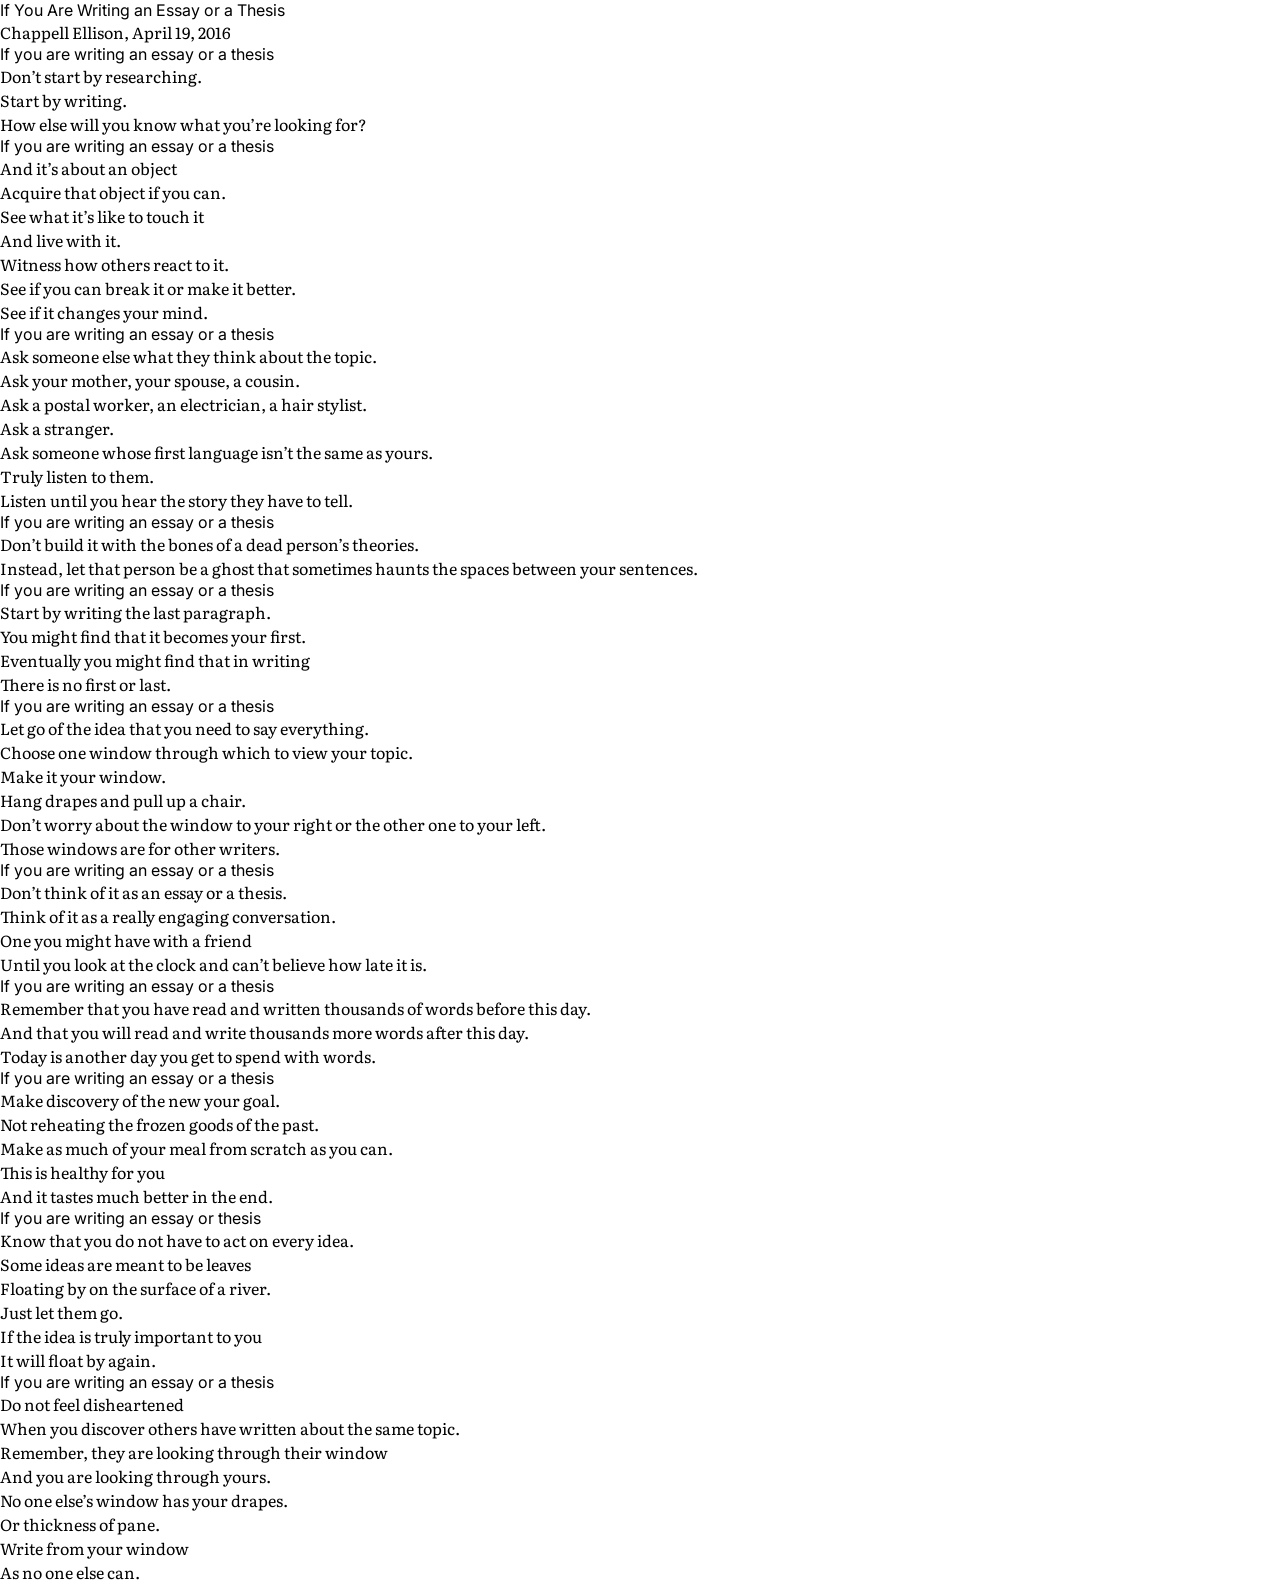
==== essay-thesis/index.html @ 6631a9c6 "Adding first content for three directions and the final binding project" ====
<!doctype html>
<html lang="en">
	<head>
		<link rel="preconnect" href="https://fonts.googleapis.com" />
		<link rel="preconnect" href="https://fonts.gstatic.com" crossorigin />
		<link
			href="https://fonts.googleapis.com/css2?family=Inter:ital,opsz,wght@0,14..32,100..900;1,14..32,100..900&family=Literata:ital,opsz,wght@0,7..72,200..900;1,7..72,200..900&display=swap"
			rel="stylesheet"
		/>

		<link rel="stylesheet" href="../styles/reset.css" />
		<link rel="stylesheet" href="../styles/common.css" />
		<link rel="stylesheet" href="style.css" />

		<meta charset="UTF-8" />
		<meta name="viewport" content="width=device-width, initial-scale=1.0" />
		<title>Essay or thesis?</title>
	</head>

	<!--
		Original at: https://medium.com/@chappelltracker/if-you-are-writing-an-essay-or-a-thesis-7e6e0eaeedef

		only H and p tags added, to be revised again.
	-->

	<body>
		<h1>If You Are Writing an Essay or a Thesis</h1>
		<p>Chappell Ellison, April 19, 2016</p>

		<h2>If you are writing an essay or a thesis</h2>
		<p>Don’t start by researching.</p>
		<p>Start by writing.</p>
		<p>How else will you know what you’re looking for?</p>

		<h2>If you are writing an essay or a thesis</h2>
		<p>And it’s about an object</p>
		<p>Acquire that object if you can.</p>
		<p>See what it’s like to touch it</p>
		<p>And live with it.</p>
		<p>Witness how others react to it.</p>
		<p>See if you can break it or make it better.</p>
		<p>See if it changes your mind.</p>

		<h2>If you are writing an essay or a thesis</h2>
		<p>Ask someone else what they think about the topic.</p>
		<p>Ask your mother, your spouse, a cousin.</p>
		<p>Ask a postal worker, an electrician, a hair stylist.</p>
		<p>Ask a stranger.</p>
		<p>Ask someone whose first language isn’t the same as yours.</p>
		<p>Truly listen to them.</p>
		<p>Listen until you hear the story they have to tell.</p>

		<h2>If you are writing an essay or a thesis</h2>
		<p>Don’t build it with the bones of a dead person’s theories.</p>
		<p>
			Instead, let that person be a ghost that sometimes haunts the spaces
			between your sentences.
		</p>

		<h2>If you are writing an essay or a thesis</h2>
		<p>Start by writing the last paragraph.</p>
		<p>You might find that it becomes your first.</p>
		<p>Eventually you might find that in writing</p>
		<p>There is no first or last.</p>

		<h2>If you are writing an essay or a thesis</h2>
		<p>Let go of the idea that you need to say everything.</p>
		<p>Choose one window through which to view your topic.</p>
		<p>Make it your window.</p>
		<p>Hang drapes and pull up a chair.</p>
		<p>
			Don’t worry about the window to your right or the other one to
			your left.
		</p>
		<p>Those windows are for other writers.</p>

		<h2>If you are writing an essay or a thesis</h2>
		<p>Don’t think of it as an essay or a thesis.</p>
		<p>Think of it as a really engaging conversation.</p>
		<p>One you might have with a friend</p>
		<p>Until you look at the clock and can’t believe how late it is.</p>

		<h2>If you are writing an essay or a thesis</h2>
		<p>
			Remember that you have read and written thousands of words before
			this day.
		</p>
		<p>
			And that you will read and write thousands more words after
			this day.
		</p>
		<p>Today is another day you get to spend with words.</p>

		<h2>If you are writing an essay or a thesis</h2>
		<p>Make discovery of the new your goal.</p>
		<p>Not reheating the frozen goods of the past.</p>
		<p>Make as much of your meal from scratch as you can.</p>
		<p>This is healthy for you</p>
		<p>And it tastes much better in the end.</p>

		<h2>If you are writing an essay or thesis</h2>
		<p>Know that you do not have to act on every idea.</p>
		<p>Some ideas are meant to be leaves</p>
		<p>Floating by on the surface of a river.</p>
		<p>Just let them go.</p>
		<p>If the idea is truly important to you</p>
		<p>It will float by again.</p>

		<h2>If you are writing an essay or a thesis</h2>
		<p>Do not feel disheartened</p>
		<p>When you discover others have written about the same topic.</p>
		<p>Remember, they are looking through their window</p>
		<p>And you are looking through yours.</p>
		<p>No one else’s window has your drapes.</p>
		<p>Or thickness of pane.</p>
		<p>Write from your window</p>
		<p>As no one else can.</p>
	</body>
</html>
---- styles/common.css ----
:root {
	--font-text: "Literata", serif;
	--font-header: "Inter", sans-serif;
}

body {
	font-family: var(--font-text);
}

h1,
h2 {
	font-family: var(--font-header);
}
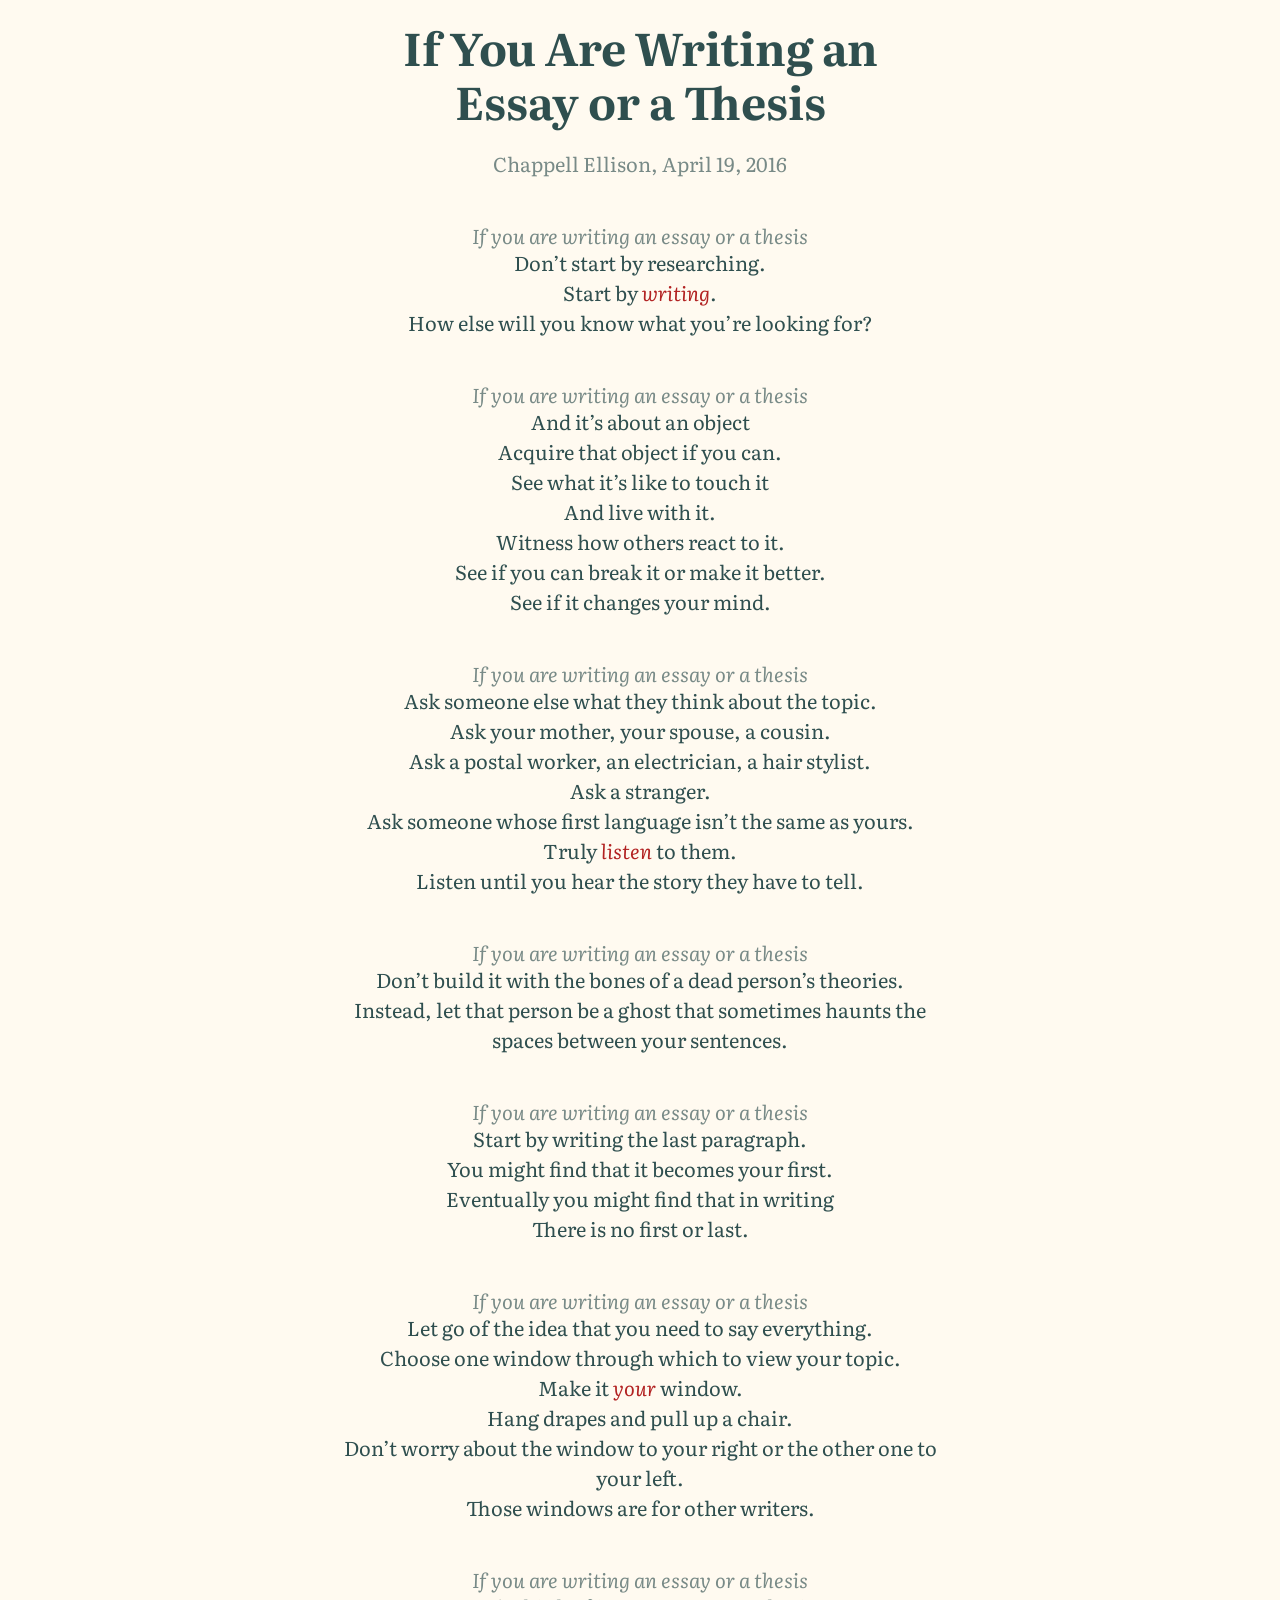
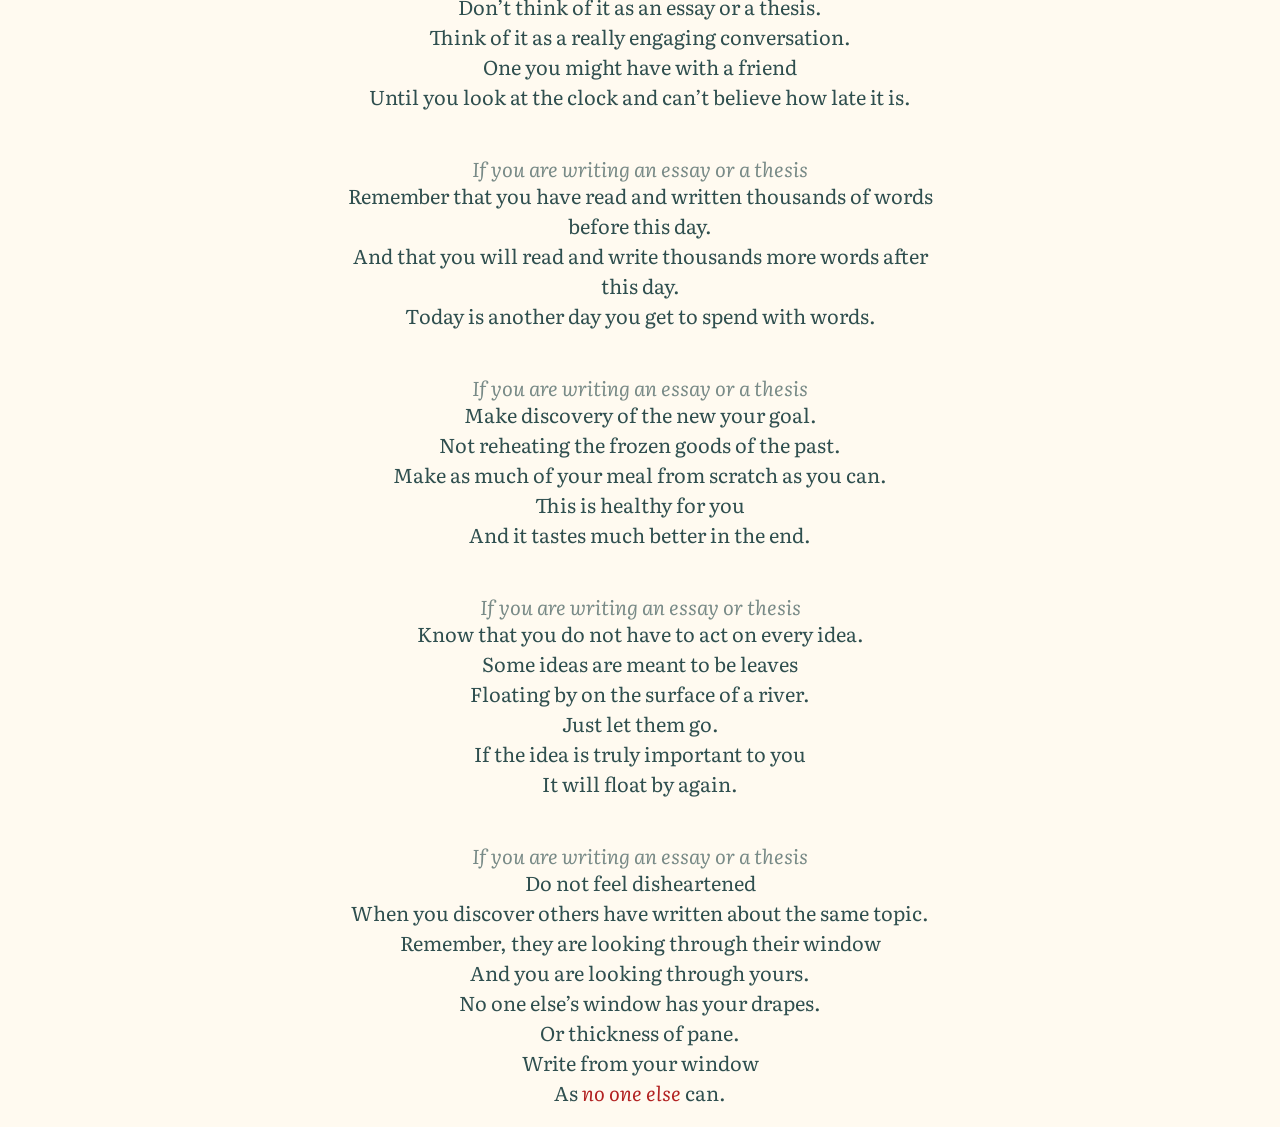
==== commit e582b8cb: "Removing pre-conection for fonts" ====
--- a/essay-thesis/index.html
+++ b/essay-thesis/index.html
@@ -1,13 +1,6 @@
 <!doctype html>
 <html lang="en">
 	<head>
-		<link rel="preconnect" href="https://fonts.googleapis.com" />
-		<link rel="preconnect" href="https://fonts.gstatic.com" crossorigin />
-		<link
-			href="https://fonts.googleapis.com/css2?family=Inter:ital,opsz,wght@0,14..32,100..900;1,14..32,100..900&family=Literata:ital,opsz,wght@0,7..72,200..900;1,7..72,200..900&display=swap"
-			rel="stylesheet"
-		/>
-
 		<link rel="stylesheet" href="../styles/reset.css" />
 		<link rel="stylesheet" href="../styles/common.css" />
 		<link rel="stylesheet" href="style.css" />
@@ -24,12 +17,14 @@
 	-->
 
 	<body>
-		<h1>If You Are Writing an Essay or a Thesis</h1>
-		<p>Chappell Ellison, April 19, 2016</p>
+		<header>
+			<h1>If You Are Writing an Essay or a Thesis</h1>
+			<p>Chappell Ellison, April 19, 2016</p>
+		</header>
 
 		<h2>If you are writing an essay or a thesis</h2>
 		<p>Don’t start by researching.</p>
-		<p>Start by writing.</p>
+		<p>Start by <em>writing</em>.</p>
 		<p>How else will you know what you’re looking for?</p>
 
 		<h2>If you are writing an essay or a thesis</h2>
@@ -47,7 +42,7 @@
 		<p>Ask a postal worker, an electrician, a hair stylist.</p>
 		<p>Ask a stranger.</p>
 		<p>Ask someone whose first language isn’t the same as yours.</p>
-		<p>Truly listen to them.</p>
+		<p>Truly <em>listen</em> to them.</p>
 		<p>Listen until you hear the story they have to tell.</p>
 
 		<h2>If you are writing an essay or a thesis</h2>
@@ -66,7 +61,7 @@
 		<h2>If you are writing an essay or a thesis</h2>
 		<p>Let go of the idea that you need to say everything.</p>
 		<p>Choose one window through which to view your topic.</p>
-		<p>Make it your window.</p>
+		<p>Make it <em>your</em> window.</p>
 		<p>Hang drapes and pull up a chair.</p>
 		<p>
 			Don’t worry about the window to your right or the other one to
@@ -114,6 +109,6 @@
 		<p>No one else’s window has your drapes.</p>
 		<p>Or thickness of pane.</p>
 		<p>Write from your window</p>
-		<p>As no one else can.</p>
+		<p>As <em>no one else</em> can.</p>
 	</body>
 </html>
--- a/styles/common.css
+++ b/styles/common.css
@@ -1,13 +1,105 @@
+/*
+	Move all fonts to common CSS
+	https://nikitahl.com/how-to-include-font-in-css
+*/
+
+@import url("https://fonts.googleapis.com/css2?family=IBM+Plex+Mono:ital,wght@0,100;0,200;0,300;0,400;0,500;0,600;0,700;1,100;1,200;1,300;1,400;1,500;1,600;1,700&family=IBM+Plex+Sans:ital,wght@0,100..700;1,100..700&family=IM+Fell+English:ital@0;1&family=Inter:ital,opsz,wght@0,14..32,100..900;1,14..32,100..900&family=Jost:ital,wght@0,100..900;1,100..900&family=Literata:ital,opsz,wght@0,7..72,200..900;1,7..72,200..900&family=Playwrite+US+Modern:wght@100..400&family=Poiret+One&display=swap");
+
+/*
+	- Inter, Literata
+    - IBM Plex Mono, IBM Plex Sans
+    - Poiret One, Jost
+    - Playwrite US Modern, IM Fell English
+*/
+
 :root {
 	--font-text: "Literata", serif;
 	--font-header: "Inter", sans-serif;
+	--color-bg: white;
+	--color-text: black;
+	--color-accent: var(--color-text);
+	--color-subtle: color-mix(in srgb, var(--color-text) 65%, transparent);
+
+	/*
+		New ideation how to set sizes
+	*/
+	--size-md: 1.25rem;
+	--ratio: 1.5;
+	--size-lg: calc(var(--size-md) * var(--ratio));
+	--size-xl: calc(var(--size-lg) * var(--ratio));
+
+	/*
+		Change this later to x characters wide of our font size
+	*/
+
+	--width-page: calc(var(--size-md) * 32);
 }
 
 body {
+	max-width: var(--width-page);
+	margin-inline: auto;
+	padding: var(--size-md);
+	background-color: var(--color-bg);
+	color: var(--color-text);
 	font-family: var(--font-text);
+	font-size: var(--size-md);
+	line-height: 1.5;
 }
 
 h1,
+h2,
+h3 {
+	font-family: var(--font-header);
+	font-weight: bold;
+	line-height: 1.2;
+}
+
+h1 {
+	font-size: var(--size-xl);
+}
+
 h2 {
-	font-family: var(--font-header);
+	font-size: var(--size-lg);
 }
+
+h2,
+h3 {
+	margin-block-start: var(--size-xl);
+}
+
+h1,
+h2,
+h3,
+p,
+ul,
+ol,
+blockquote,
+hr {
+	margin-block-end: var(--size-md);
+}
+
+a {
+	text-decoration: underline;
+}
+
+strong {
+	font-weight: bold;
+}
+
+em {
+	font-style: italic;
+	color: var(--color-accent);
+}
+
+header p,
+footer {
+	color: var(--color-subtle);
+}
+
+hr {
+	border-block-start: thin solid;
+}
+
+blockquote {
+	padding-inline-start: var(--size-lg);
+}
--- a/essay-thesis/style.css
+++ b/essay-thesis/style.css
@@ -0,0 +1,25 @@
+:root {
+	--font-header: var(--font-text);
+
+	--color-bg: floralwhite;
+	--color-text: darkslategray;
+	--color-accent: firebrick;
+
+	--size-md: 1.25rem;
+}
+
+body {
+	text-align: center;
+}
+
+h2 {
+	font-size: var(--size-md);
+	font-style: italic;
+	font-weight: normal;
+	color: var(--color-subtle);
+}
+
+h2,
+p {
+	margin-block-end: 0;
+}
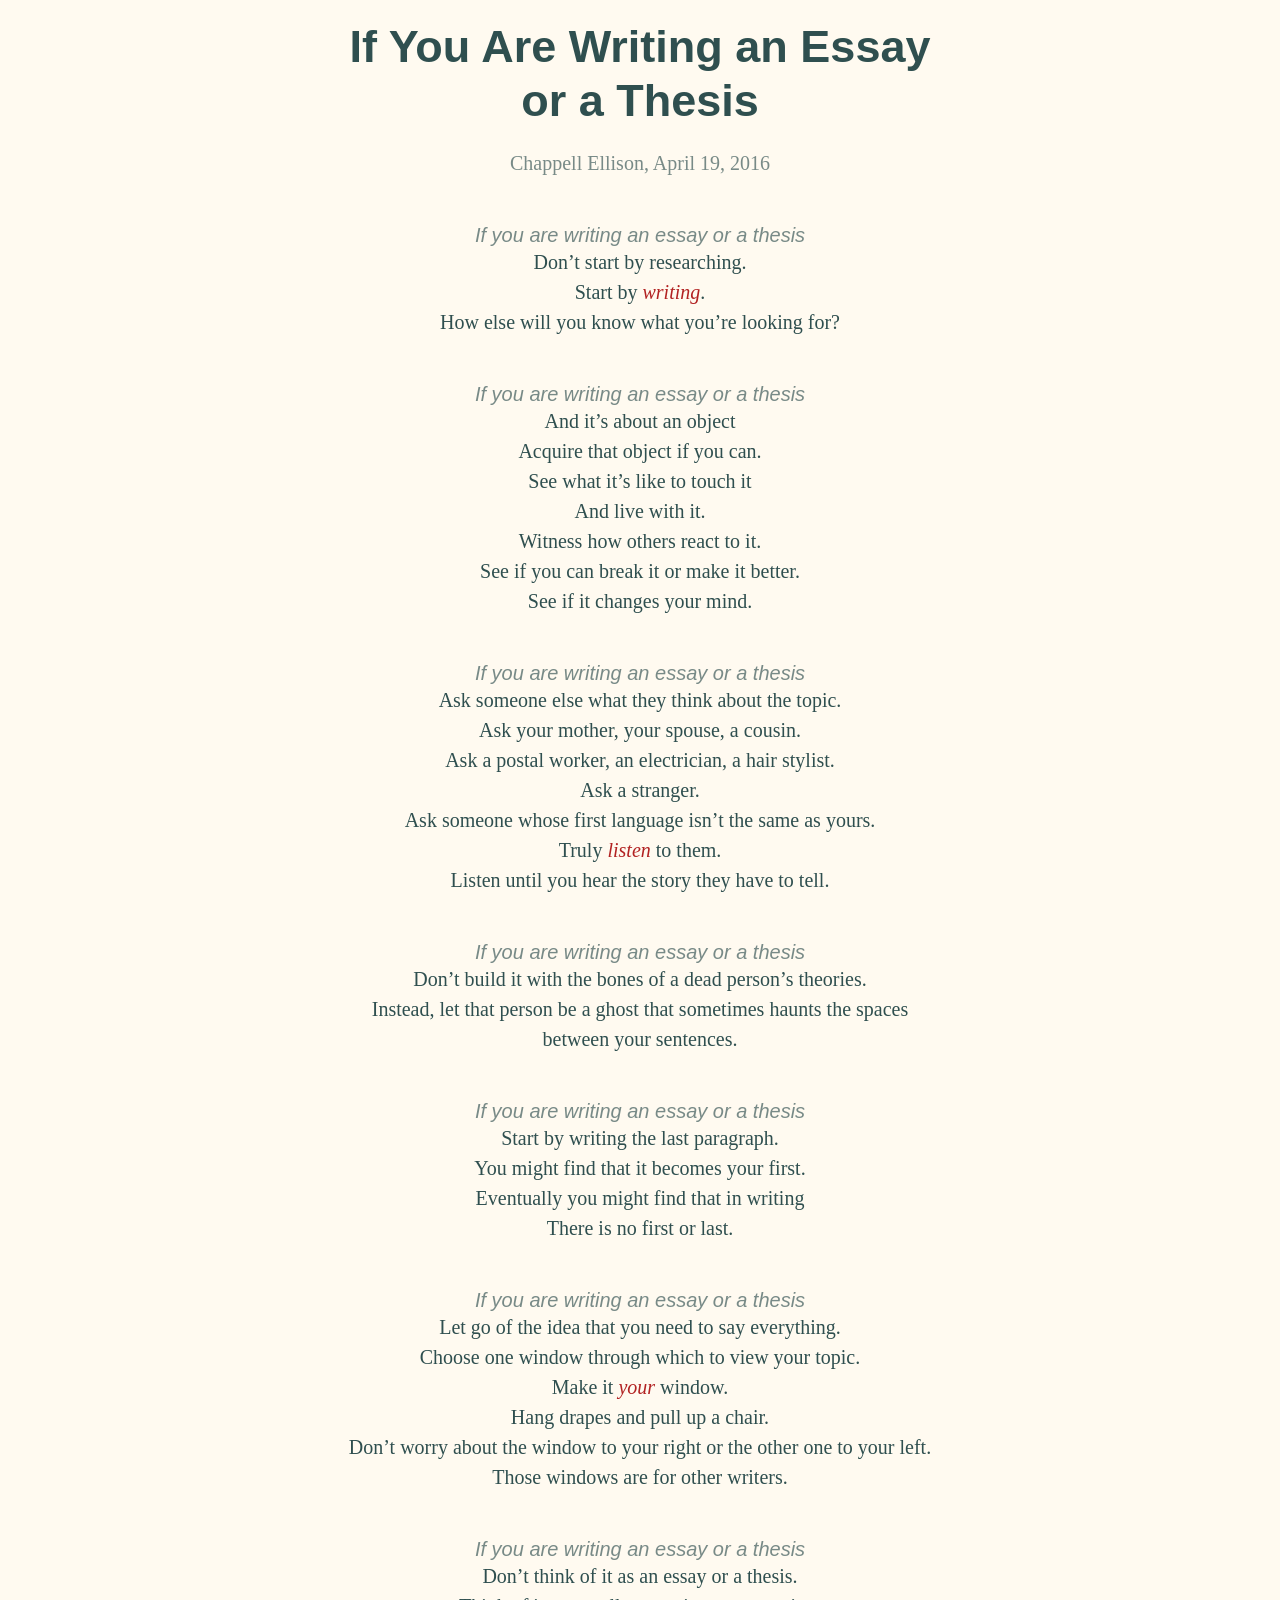
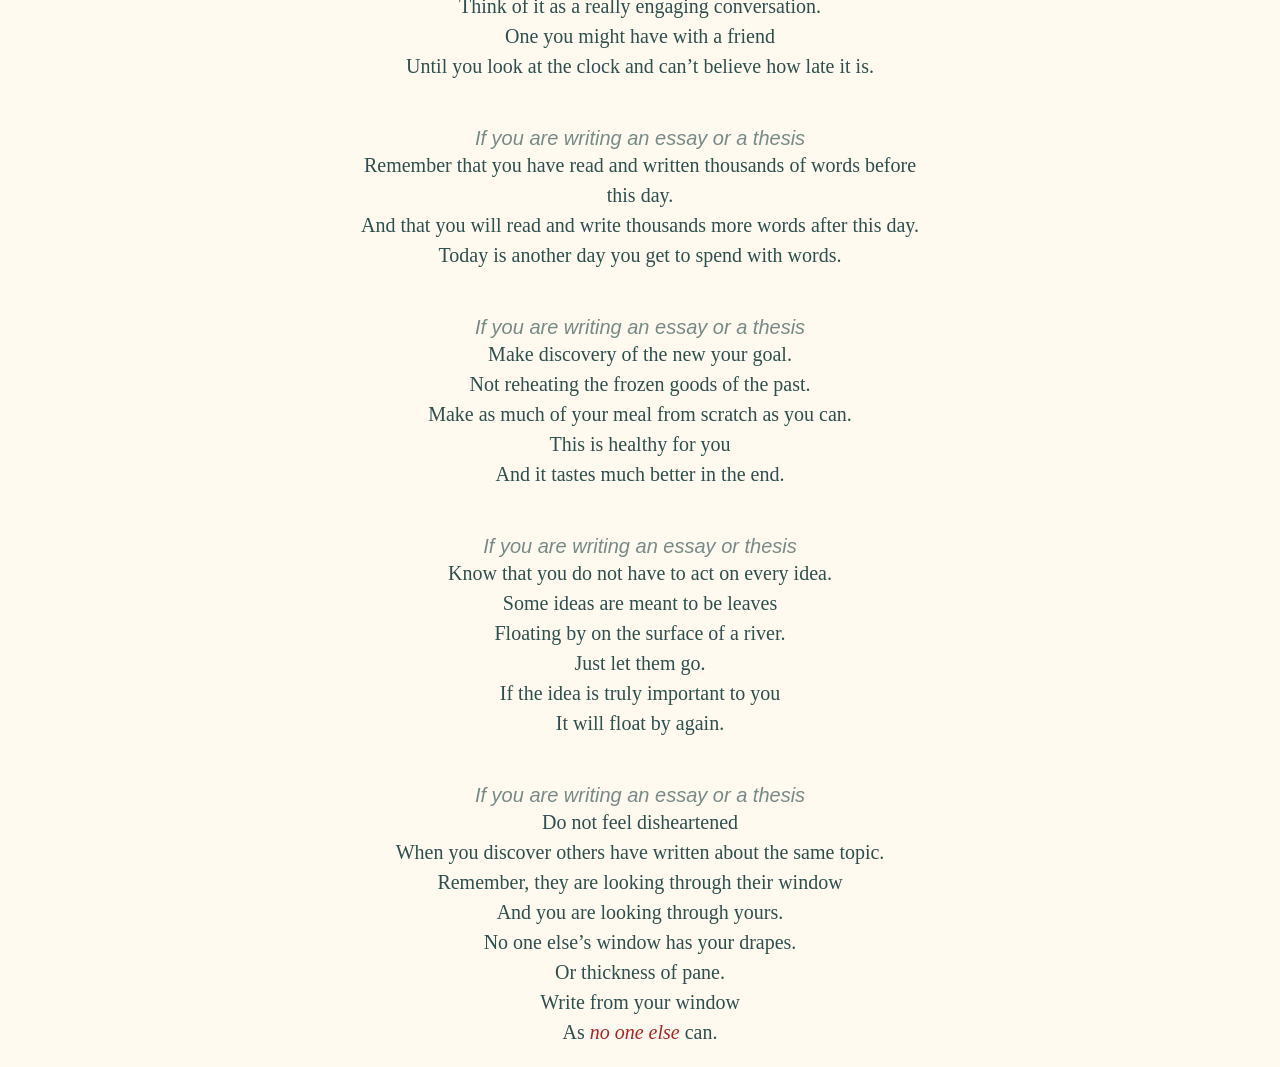
==== commit e50633b4: "Replacing Links with imports" ====
--- a/essay-thesis/index.html
+++ b/essay-thesis/index.html
@@ -1,9 +1,11 @@
 <!doctype html>
 <html lang="en">
 	<head>
-		<link rel="stylesheet" href="../styles/reset.css" />
-		<link rel="stylesheet" href="../styles/common.css" />
-		<link rel="stylesheet" href="style.css" />
+		<style>
+			@import "../styles/reset.css" layer(reset);
+			@import "../styles/common.css" layer(common);
+			@import "style.css" layer(style);
+		</style>
 
 		<meta charset="UTF-8" />
 		<meta name="viewport" content="width=device-width, initial-scale=1.0" />
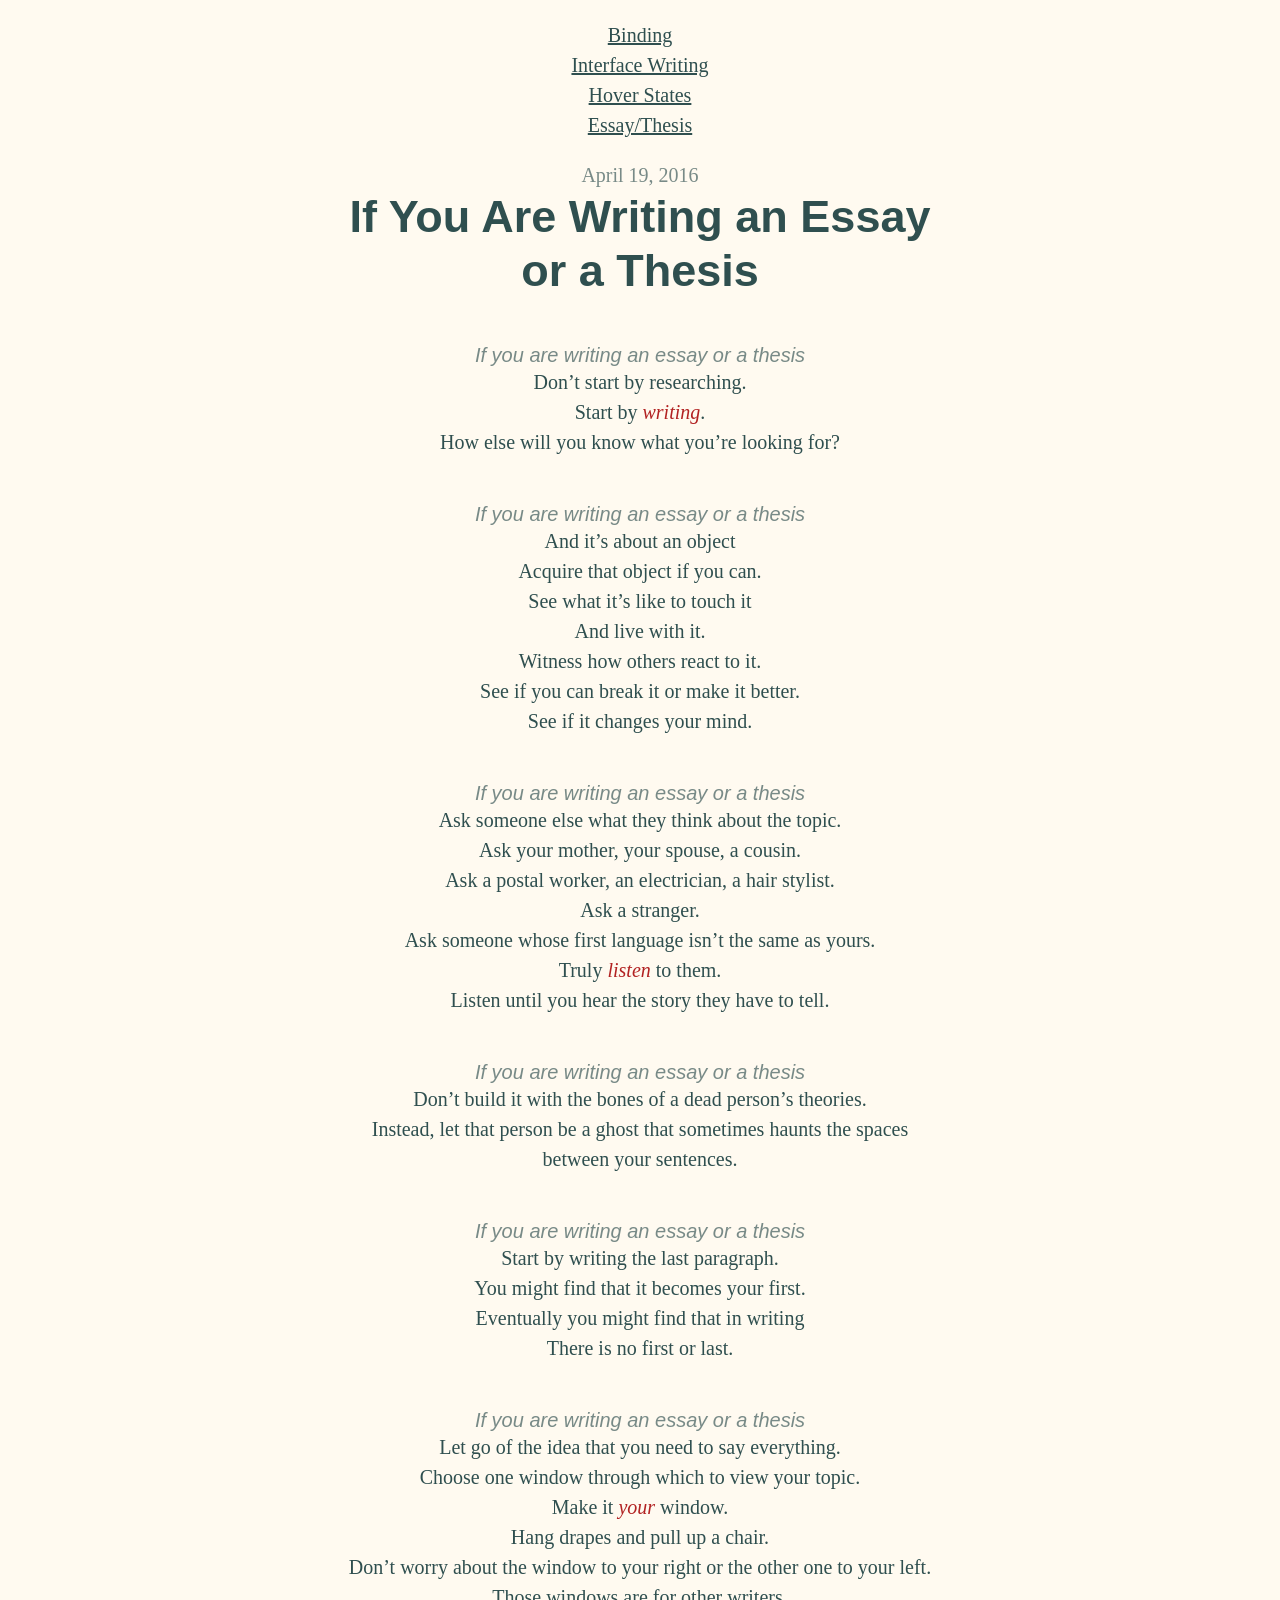
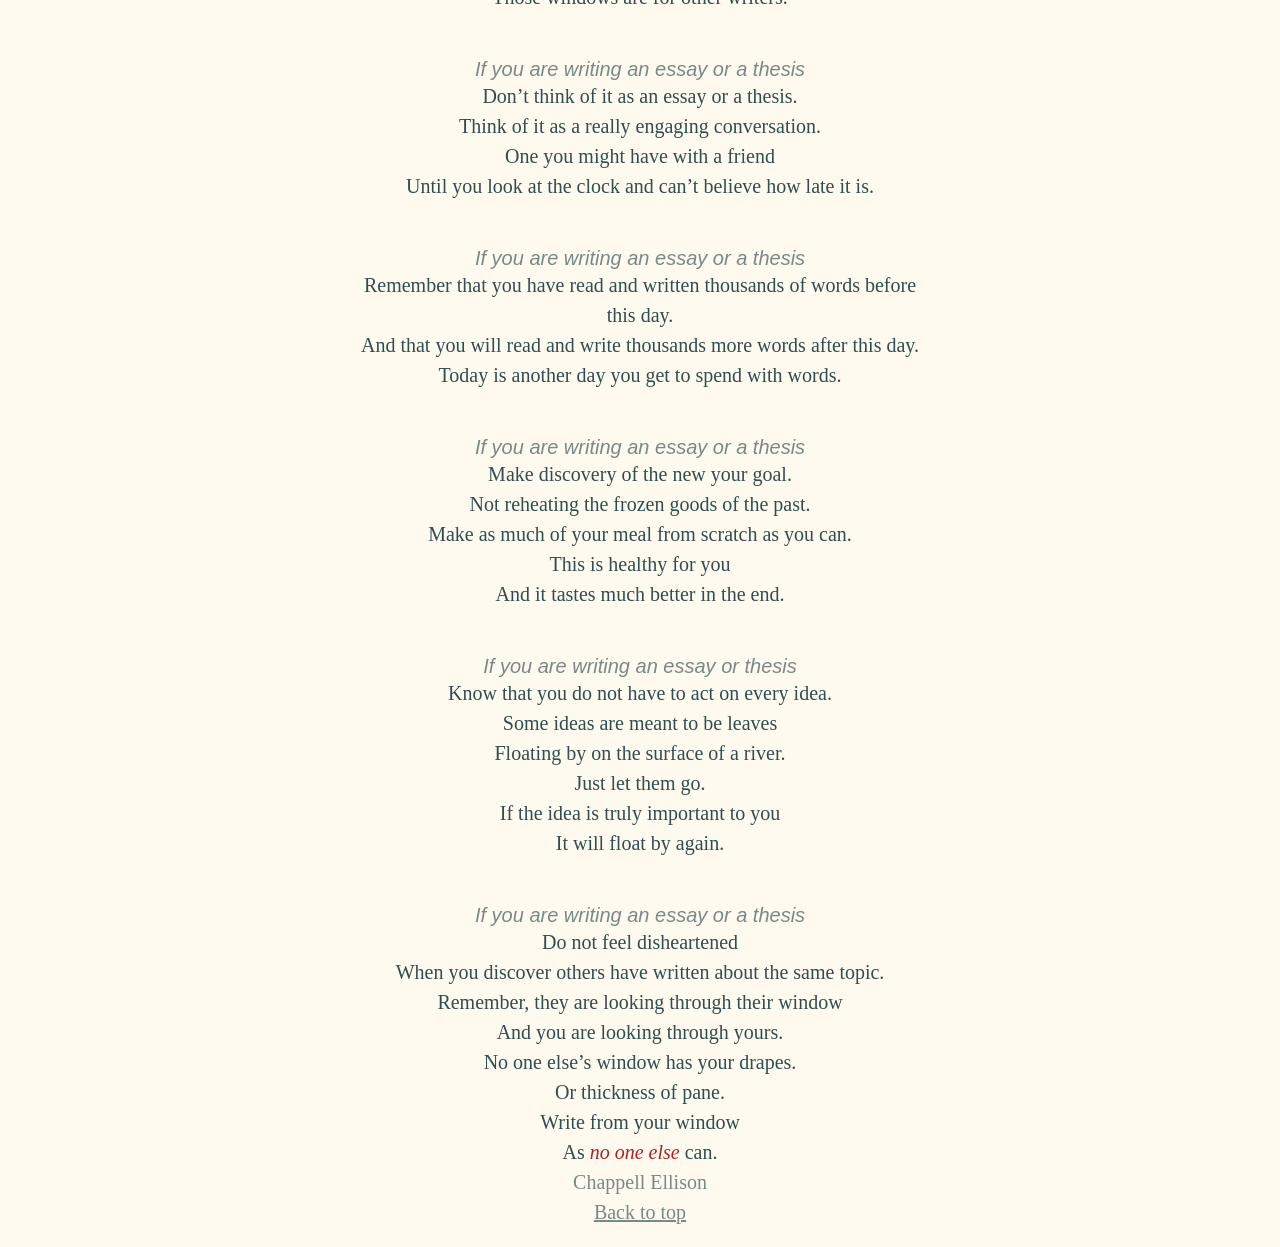
==== commit d346db0d: "Building consistent HTML structure accross all 4 pages" ====
--- a/essay-thesis/index.html
+++ b/essay-thesis/index.html
@@ -14,103 +14,166 @@
 
 	<!--
 		Original at: https://medium.com/@chappelltracker/if-you-are-writing-an-essay-or-a-thesis-7e6e0eaeedef
-
-		only H and p tags added, to be revised again.
 	-->
 
 	<body>
+		<!--
+			Adding <nav> to link our four pages, inside the <header>
+			aria-current etc. as per interface-writing commment above <body>
+		-->
 		<header>
+			<nav class="binding" aria-label="Binding">
+				<ul>
+					<li><a href="../home/index.html">Binding</a></li>
+					<li>
+						<a href="../interface-writing/index.html"
+							>Interface Writing</a
+						>
+					</li>
+					<li>
+						<a href="../hover-states/index.html">Hover States</a>
+					</li>
+					<li>
+						<a href="../essay-thesis/index.html" aria-current="page"
+							>Essay/Thesis</a
+						>
+					</li>
+				</ul>
+			</nav>
+			<p><time datetime="2016-04-19">April 19, 2016</time></p>
 			<h1>If You Are Writing an Essay or a Thesis</h1>
-			<p>Chappell Ellison, April 19, 2016</p>
 		</header>
 
-		<h2>If you are writing an essay or a thesis</h2>
-		<p>Don’t start by researching.</p>
-		<p>Start by <em>writing</em>.</p>
-		<p>How else will you know what you’re looking for?</p>
+		<!--
+			Adding <main>
+			Adding <section>
+			keep one <p> tag per line to represent the original paragraphs of the author
+		-->
+		<main>
+			<section>
+				<h2>If you are writing an essay or a thesis</h2>
+				<p>Don’t start by researching.</p>
+				<p>Start by <em>writing</em>.</p>
+				<p>How else will you know what you’re looking for?</p>
+			</section>
 
-		<h2>If you are writing an essay or a thesis</h2>
-		<p>And it’s about an object</p>
-		<p>Acquire that object if you can.</p>
-		<p>See what it’s like to touch it</p>
-		<p>And live with it.</p>
-		<p>Witness how others react to it.</p>
-		<p>See if you can break it or make it better.</p>
-		<p>See if it changes your mind.</p>
+			<section>
+				<h2>If you are writing an essay or a thesis</h2>
+				<p>And it’s about an object</p>
+				<p>Acquire that object if you can.</p>
+				<p>See what it’s like to touch it</p>
+				<p>And live with it.</p>
+				<p>Witness how others react to it.</p>
+				<p>See if you can break it or make it better.</p>
+				<p>See if it changes your mind.</p>
+			</section>
 
-		<h2>If you are writing an essay or a thesis</h2>
-		<p>Ask someone else what they think about the topic.</p>
-		<p>Ask your mother, your spouse, a cousin.</p>
-		<p>Ask a postal worker, an electrician, a hair stylist.</p>
-		<p>Ask a stranger.</p>
-		<p>Ask someone whose first language isn’t the same as yours.</p>
-		<p>Truly <em>listen</em> to them.</p>
-		<p>Listen until you hear the story they have to tell.</p>
+			<section>
+				<h2>If you are writing an essay or a thesis</h2>
+				<p>Ask someone else what they think about the topic.</p>
+				<p>Ask your mother, your spouse, a cousin.</p>
+				<p>Ask a postal worker, an electrician, a hair stylist.</p>
+				<p>Ask a stranger.</p>
+				<p>Ask someone whose first language isn’t the same as yours.</p>
+				<p>Truly <em>listen</em> to them.</p>
+				<p>Listen until you hear the story they have to tell.</p>
+			</section>
 
-		<h2>If you are writing an essay or a thesis</h2>
-		<p>Don’t build it with the bones of a dead person’s theories.</p>
-		<p>
-			Instead, let that person be a ghost that sometimes haunts the spaces
-			between your sentences.
-		</p>
+			<section>
+				<h2>If you are writing an essay or a thesis</h2>
+				<p>
+					Don’t build it with the bones of a dead person’s theories.
+				</p>
+				<p>
+					Instead, let that person be a ghost that sometimes haunts
+					the spaces between your sentences.
+				</p>
+			</section>
 
-		<h2>If you are writing an essay or a thesis</h2>
-		<p>Start by writing the last paragraph.</p>
-		<p>You might find that it becomes your first.</p>
-		<p>Eventually you might find that in writing</p>
-		<p>There is no first or last.</p>
+			<section>
+				<h2>If you are writing an essay or a thesis</h2>
+				<p>Start by writing the last paragraph.</p>
+				<p>You might find that it becomes your first.</p>
+				<p>Eventually you might find that in writing</p>
+				<p>There is no first or last.</p>
+			</section>
 
-		<h2>If you are writing an essay or a thesis</h2>
-		<p>Let go of the idea that you need to say everything.</p>
-		<p>Choose one window through which to view your topic.</p>
-		<p>Make it <em>your</em> window.</p>
-		<p>Hang drapes and pull up a chair.</p>
-		<p>
-			Don’t worry about the window to your right or the other one to
-			your left.
-		</p>
-		<p>Those windows are for other writers.</p>
+			<section>
+				<h2>If you are writing an essay or a thesis</h2>
+				<p>Let go of the idea that you need to say everything.</p>
+				<p>Choose one window through which to view your topic.</p>
+				<p>Make it <em>your</em> window.</p>
+				<p>Hang drapes and pull up a chair.</p>
+				<p>
+					Don’t worry about the window to your right or the other one
+					to your left.
+				</p>
+				<p>Those windows are for other writers.</p>
+			</section>
 
-		<h2>If you are writing an essay or a thesis</h2>
-		<p>Don’t think of it as an essay or a thesis.</p>
-		<p>Think of it as a really engaging conversation.</p>
-		<p>One you might have with a friend</p>
-		<p>Until you look at the clock and can’t believe how late it is.</p>
+			<section>
+				<h2>If you are writing an essay or a thesis</h2>
+				<p>Don’t think of it as an essay or a thesis.</p>
+				<p>Think of it as a really engaging conversation.</p>
+				<p>One you might have with a friend</p>
+				<p>
+					Until you look at the clock and can’t believe how late
+					it is.
+				</p>
+			</section>
 
-		<h2>If you are writing an essay or a thesis</h2>
-		<p>
-			Remember that you have read and written thousands of words before
-			this day.
-		</p>
-		<p>
-			And that you will read and write thousands more words after
-			this day.
-		</p>
-		<p>Today is another day you get to spend with words.</p>
+			<section>
+				<h2>If you are writing an essay or a thesis</h2>
+				<p>
+					Remember that you have read and written thousands of words
+					before this day.
+				</p>
+				<p>
+					And that you will read and write thousands more words after
+					this day.
+				</p>
+				<p>Today is another day you get to spend with words.</p>
+			</section>
 
-		<h2>If you are writing an essay or a thesis</h2>
-		<p>Make discovery of the new your goal.</p>
-		<p>Not reheating the frozen goods of the past.</p>
-		<p>Make as much of your meal from scratch as you can.</p>
-		<p>This is healthy for you</p>
-		<p>And it tastes much better in the end.</p>
+			<section>
+				<h2>If you are writing an essay or a thesis</h2>
+				<p>Make discovery of the new your goal.</p>
+				<p>Not reheating the frozen goods of the past.</p>
+				<p>Make as much of your meal from scratch as you can.</p>
+				<p>This is healthy for you</p>
+				<p>And it tastes much better in the end.</p>
+			</section>
 
-		<h2>If you are writing an essay or thesis</h2>
-		<p>Know that you do not have to act on every idea.</p>
-		<p>Some ideas are meant to be leaves</p>
-		<p>Floating by on the surface of a river.</p>
-		<p>Just let them go.</p>
-		<p>If the idea is truly important to you</p>
-		<p>It will float by again.</p>
+			<section>
+				<h2>If you are writing an essay or thesis</h2>
+				<p>Know that you do not have to act on every idea.</p>
+				<p>Some ideas are meant to be leaves</p>
+				<p>Floating by on the surface of a river.</p>
+				<p>Just let them go.</p>
+				<p>If the idea is truly important to you</p>
+				<p>It will float by again.</p>
+			</section>
 
-		<h2>If you are writing an essay or a thesis</h2>
-		<p>Do not feel disheartened</p>
-		<p>When you discover others have written about the same topic.</p>
-		<p>Remember, they are looking through their window</p>
-		<p>And you are looking through yours.</p>
-		<p>No one else’s window has your drapes.</p>
-		<p>Or thickness of pane.</p>
-		<p>Write from your window</p>
-		<p>As <em>no one else</em> can.</p>
+			<section>
+				<h2>If you are writing an essay or a thesis</h2>
+				<p>Do not feel disheartened</p>
+				<p>
+					When you discover others have written about the same topic.
+				</p>
+				<p>Remember, they are looking through their window</p>
+				<p>And you are looking through yours.</p>
+				<p>No one else’s window has your drapes.</p>
+				<p>Or thickness of pane.</p>
+				<p>Write from your window</p>
+				<p>As <em>no one else</em> can.</p>
+			</section>
+		</main>
+		<!--
+			Adding <footer>
+		-->
+		<footer>
+			<p class="author">Chappell Ellison</p>
+			<p><a href="#top">Back to top</a></p>
+		</footer>
 	</body>
 </html>
